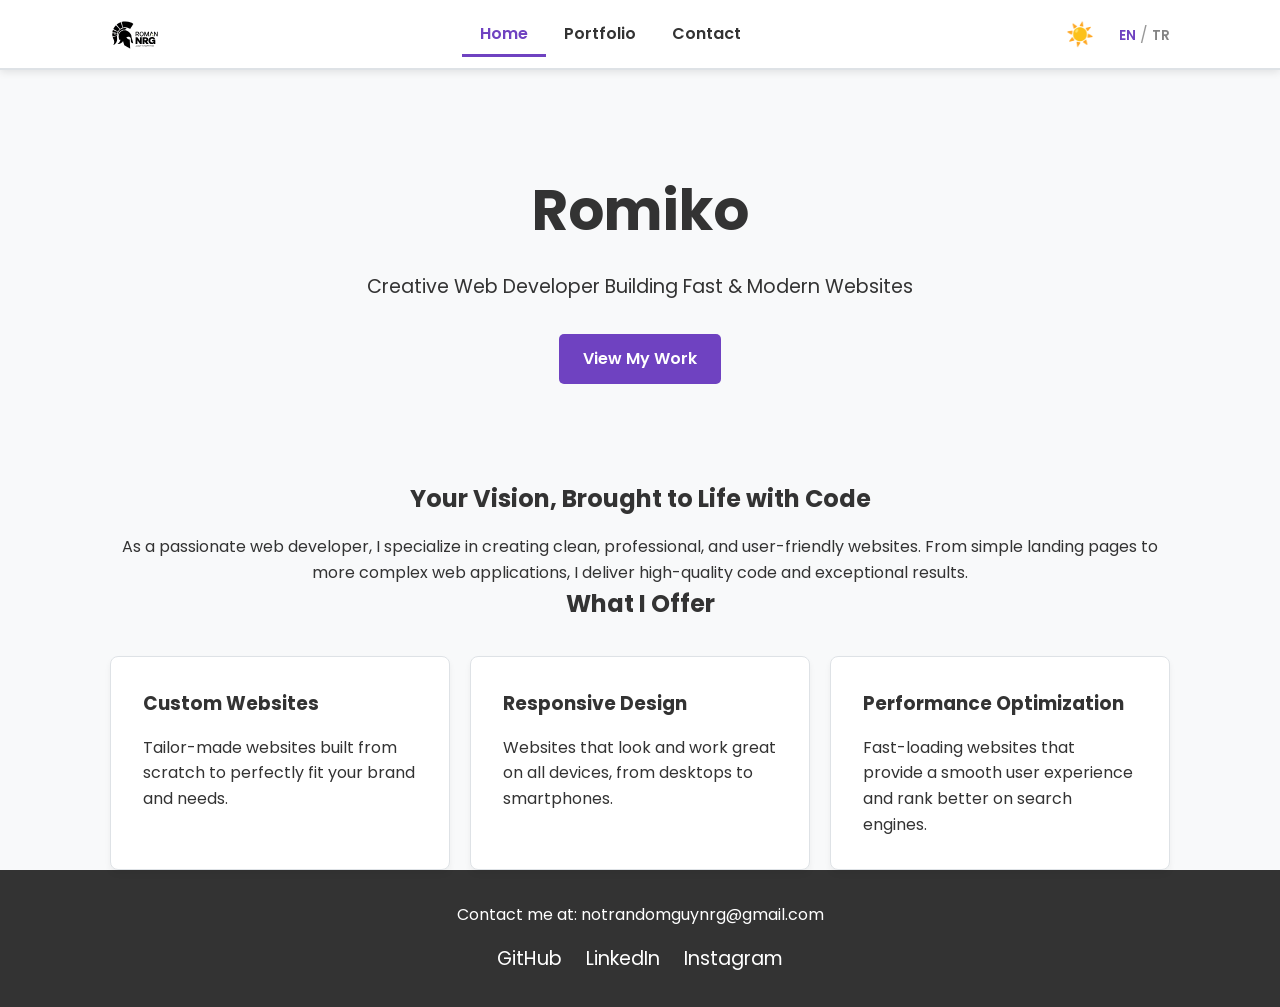
==== index.html @ 0e0eda40 "portfolio update" ====
<!DOCTYPE html>
<html lang="en">
<head>
    <meta charset="UTF-8">
    <meta name="viewport" content="width=device-width, initial-scale=1.0">
    <meta name="description" content="Romiko - Freelance Web Developer portfolio.">
    <title>Romiko - Web Developer</title>
    <link rel="preconnect" href="https://fonts.googleapis.com">
    <link rel="preconnect" href="https://fonts.gstatic.com" crossorigin>
    <link href="https://fonts.googleapis.com/css2?family=Poppins:wght@400;600;700&display=swap" rel="stylesheet">
    <link rel="stylesheet" href="css/styles.css">
    <link rel="icon" href="images/favicon.ico" type="image/x-icon">
</head>
<body>

    <header class="header">
        <div class="container">
            <nav class="main-nav">
                <a href="index.html" class="logo-link">
                    <img src="images/transparent-logo.svg" alt="Roman NRG Logo" class="logo-img">
                </a>
                <ul class="nav-menu">
                    <li><a href="index.html" class="active" data-lang-en="Home" data-lang-tr="Ana Sayfa">Home</a></li>
                    <li><a href="portfolio.html" data-lang-en="Portfolio" data-lang-tr="Portfolyo">Portfolio</a></li>
                    <li><a href="about.html" data-lang-en="Contact" data-lang-tr="İletişim">Contact</a></li>
                </ul>
                <div class="settings-controls">
                    <button id="theme-toggle" class="theme-toggle-btn" title="Toggle dark mode">
                        <span class="light-icon">☀️</span>
                        <span class="dark-icon">🌙</span>
                    </button>
                    <div class="language-switcher">
                        <button data-lang-switch="en" class="lang-btn active">EN</button>
                        <span class="lang-separator">/</span>
                        <button data-lang-switch="tr" class="lang-btn">TR</button>
                    </div>
                </div>
            </nav>
        </div>
    </header>

    <main>
        <!-- Hero Section -->
        <section class="hero">
            <div class="container">
                <h1 data-lang-en="Romiko" data-lang-tr="Romiko">Romiko</h1>
                <p class="tagline" data-lang-en="Creative Web Developer Building Fast & Modern Websites" data-lang-tr="Hızlı ve Modern Web Siteleri Oluşturan Yaratıcı Web Geliştirici">Creative Web Developer Building Fast & Modern Websites</p>
                <a href="portfolio.html" class="cta-button" data-lang-en="View My Work" data-lang-tr="Çalışmalarımı Gör">View My Work</a>
            </div>
        </section>

        <!-- Intro Section -->
        <section class="intro container">
            <h2 data-lang-en="Your Vision, Brought to Life with Code" data-lang-tr="Hayaliniz, Kodla Hayat Buluyor">Your Vision, Brought to Life with Code</h2>
            <p data-lang-en="As a passionate web developer, I specialize in creating clean, professional, and user-friendly websites. From simple landing pages to more complex web applications, I deliver high-quality code and exceptional results." data-lang-tr="Tutkulu bir web geliştirici olarak, temiz, profesyonel ve kullanıcı dostu web siteleri oluşturma konusunda uzmanım. Basit açılış sayfalarından daha karmaşık web uygulamalarına kadar, yüksek kaliteli kod ve olağanüstü sonuçlar sunuyorum.">
                As a passionate web developer, I specialize in creating clean, professional, and user-friendly websites. From simple landing pages to more complex web applications, I deliver high-quality code and exceptional results.
            </p>
        </section>

        <!-- Services Section -->
        <section class="services container">
            <h2 data-lang-en="What I Offer" data-lang-tr="Ne Sunuyorum">What I Offer</h2>
            <div class="service-cards">
                <!-- Service Card 1 -->
                <div class="card">
                    <h3 data-lang-en="Custom Websites" data-lang-tr="Özel Web Siteleri">Custom Websites</h3>
                    <p data-lang-en="Tailor-made websites built from scratch to perfectly fit your brand and needs." data-lang-tr="Markanıza ve ihtiyaçlarınıza mükemmel şekilde uyması için sıfırdan oluşturulmuş özel web siteleri."></p>
                </div>
                <!-- Service Card 2 -->
                <div class="card">
                    <h3 data-lang-en="Responsive Design" data-lang-tr="Duyarlı Tasarım">Responsive Design</h3>
                    <p data-lang-en="Websites that look and work great on all devices, from desktops to smartphones." data-lang-tr="Masaüstü bilgisayarlardan akıllı telefonlara kadar tüm cihazlarda harika görünen ve çalışan web siteleri."></p>
                </div>
                <!-- Service Card 3 -->
                <div class="card">
                    <h3 data-lang-en="Performance Optimization" data-lang-tr="Performans Optimizasyonu">Performance Optimization</h3>
                    <p data-lang-en="Fast-loading websites that provide a smooth user experience and rank better on search engines." data-lang-tr="Pürüzsüz bir kullanıcı deneyimi sağlayan ve arama motorlarında daha iyi sıralanan hızlı yüklenen web siteleri."></p>
                </div>
            </div>
        </section>
    </main>

    <footer class="footer">
        <div class="container">
            <p><span data-lang-en="Contact me at: " data-lang-tr="Bana ulaşın: ">Contact me at: </span><a href="mailto:notrandomguynrg@gmail.com">notrandomguynrg@gmail.com</a></p>
            <div class="social-links">
                <a href="https://github.com/romka-hue" target="_blank">GitHub</a>
                <a href="https://www.linkedin.com/in/%E1%83%A1%E1%83%90%E1%83%AE%E1%83%94%E1%83%9A%E1%83%98-%E1%83%A3%E1%83%AA%E1%83%9C%E1%83%9D%E1%83%91%E1%83%98%E1%83%90-b69b1a35b/" target="_blank">LinkedIn</a>
                <a href="https://www.instagram.com/by_roman_nrg/" target="_blank">Instagram</a>
            </div>
        </div>
    </footer>

    <script src="js/main.js"></script>
</body>
</html>
---- css/styles.css ----
/* 
    Main Stylesheet for Romiko's Portfolio
    ---
    - Variables
    - Global Styles
    - Header & Navigation
    - Settings Controls (Dark Mode/Language)
    - Footer
    - Home Page
    - Portfolio Page
    - Payment Page
    - About Page
    - Responsive Design
*/

/* --- Variables --- */
:root {
    /* Light Mode (Default) */
    --bg-color: #f8f9fa;
    --text-color: #333;
    --accent-color: #6f42c1;
    --accent-hover-color: #5a359a;
    --card-bg: #ffffff;
    --border-color: #dee2e6;
    --header-bg: #ffffff;
    --link-color: var(--accent-color);

    /* Dark Mode */
    --dark-bg-color: #1a1a1a;
    --dark-text-color: #f1f1f1;
    --dark-card-bg: #2c2c2c;
    --dark-border-color: #444;
    --dark-header-bg: #252525;
    --dark-accent-color: #9b6dff;
    --dark-accent-hover-color: #8658e6;

    --primary-font: 'Poppins', sans-serif;
    --header-height: 70px;
}

/* --- Global Styles --- */
* {
    box-sizing: border-box;
    margin: 0;
    padding: 0;
}

html {
    scroll-behavior: smooth;
}

body {
    font-family: var(--primary-font);
    line-height: 1.6;
    background-color: var(--bg-color);
    color: var(--text-color);
    transition: background-color 0.3s, color 0.3s;
}

/* Dark Mode Styles */
body.dark-mode {
    --bg-color: var(--dark-bg-color);
    --text-color: var(--dark-text-color);
    --card-bg: var(--dark-card-bg);
    --border-color: var(--dark-border-color);
    --header-bg: var(--dark-header-bg);
    --accent-color: var(--dark-accent-color);
    --accent-hover-color: var(--dark-accent-hover-color);
}

.container {
    max-width: 1100px;
    margin: 0 auto;
    padding: 0 20px;
}

a {
    color: var(--accent-color);
    text-decoration: none;
}

a:hover {
    text-decoration: underline;
}

h1, h2, h3 {
    margin-bottom: 1rem;
}

section {
    padding: 4rem 0;
}

/* --- Header & Navigation --- */
.header {
    
    background-color: var(--header-bg);
    border-bottom: 2px solid var(--border-color);
    height: var(--header-height);
    position: fixed;
    top: 0;
    left: 0;
    width: 100%;
    z-index: 1000;
    transition: background-color 0.3s, border-color 0.3s;
    box-shadow: 0 2px 8px rgba(0,0,0,0.1);
}

body {
    padding-top: var(--header-height);
}

.main-nav {
    display: flex;
    justify-content: space-between;
    align-items: center;
    height: 70px;
    flex-wrap: nowrap;
    width: 100%;
    align-items: center;
}

.logo-link {
    display: flex;
    align-items: center;
    flex-shrink: 0;
}

.logo-img {
    height: 50px;
    width: auto;
    max-width: 100%;
    transition: transform 0.3s ease-in-out;
}

.logo-img:hover {
    transform: scale(1.05);
}

.nav-menu {
    list-style: none;
    display: flex;
    gap: 0;
    flex: 1;
    justify-content: center;
}

.nav-menu li {
    margin: 0;
}

.nav-menu li a {
    padding: 8px 18px;
    font-weight: 600;
    transition: all 0.3s ease;
    color: var(--text-color);
    display: block;
    border-bottom: 3px solid transparent;
}

.nav-menu li a.active,
.nav-menu li a:hover {
    color: var(--accent-color);
    border-bottom-color: var(--accent-color);
    text-decoration: none;
}

/* --- Settings Controls (Dark Mode/Language) --- */
.settings-controls {
    display: flex;
    align-items: center;
    gap: 20px;
    flex-shrink: 0;
    margin-left: auto;
}

.theme-toggle-btn {
    background: none;
    border: none;
    cursor: pointer;
    font-size: 1.4rem;
    padding: 5px;
    line-height: 1;
}

.dark-icon { display: none; }
.light-icon { display: block; }
body.dark-mode .dark-icon { display: block; }
body.dark-mode .light-icon { display: none; }
body.dark-mode .theme-toggle-btn { color: var(--dark-text-color); }


.language-switcher .lang-btn {
    background: none;
    border: none;
    cursor: pointer;
    font-weight: 600;
    font-family: var(--primary-font);
    color: var(--text-color);
    opacity: 0.6;
}

.language-switcher .lang-btn.active {
    opacity: 1;
    color: var(--accent-color);
}

.language-switcher .lang-separator {
    color: var(--text-color);
    opacity: 0.5;
}

/* --- Footer --- */
.footer {
    background-color: #333;
    color: #fff;
    text-align: center;
    padding: 2rem 0;
}
body.dark-mode .footer { background-color: #111; }
.footer a { color: #fff; }

.footer .social-links { margin-top: 1rem; }
.footer .social-links a { margin: 0 10px; font-size: 1.2rem; }

/* --- CTA Button --- */
.cta-button {
    display: inline-block;
    background-color: var(--accent-color);
    color: #fff;
    padding: 12px 24px;
    border-radius: 5px;
    font-weight: 600;
    text-decoration: none;
    transition: background-color 0.3s;
}

.cta-button:hover {
    background-color: var(--accent-hover-color);
    color: #fff;
    text-decoration: none;
}

/* --- Cards --- */
.card {
    background-color: var(--card-bg);
    border: 1px solid var(--border-color);
    border-radius: 8px;
    padding: 2rem;
    box-shadow: 0 4px 6px rgba(0,0,0,0.05);
    transition: background-color 0.3s, border-color 0.3s;
}

/* --- Home Page --- */
.hero { text-align: center; padding: 6rem 0; }
.hero h1 { font-size: 3.5rem; }
.hero .tagline { font-size: 1.2rem; margin-bottom: 2rem; }
.intro, .services { text-align: center; }

.service-cards {
    display: grid;
    grid-template-columns: repeat(auto-fit, minmax(280px, 1fr));
    gap: 20px;
    margin-top: 2rem;
    text-align: left;
}

/* --- Portfolio Page --- */
.portfolio-page h2 { text-align: center; }
.portfolio-page > p { text-align: center; margin-bottom: 3rem; }

.portfolio-grid {
    display: grid;
    grid-template-columns: repeat(auto-fit, minmax(320px, 1fr));
    gap: 2rem;
}

.portfolio-item {
    background-color: var(--card-bg);
    border-radius: 8px;
    overflow: hidden;
    box-shadow: 0 4px 8px rgba(0,0,0,0.1);
    transition: transform 0.3s, box-shadow 0.3s, background-color 0.3s;
}
body.dark-mode .portfolio-item { box-shadow: 0 4px 8px rgba(0,0,0,0.3); }

.portfolio-item:hover {
    transform: translateY(-5px);
    box-shadow: 0 8px 16px rgba(0,0,0,0.15);
}
body.dark-mode .portfolio-item:hover { box-shadow: 0 8px 16px rgba(0,0,0,0.4); }

.portfolio-item img { width: 100%; display: block; }
.portfolio-info { padding: 1.5rem; }
.project-link { display: inline-block; margin-top: 1rem; font-weight: 600; }
.cta-section { text-align: center; margin-top: 4rem; }

/* --- Payment Page --- */
.payment-page { max-width: 800px; margin: 0 auto; text-align: center; }

.pricing-info {
    display: grid;
    grid-template-columns: repeat(auto-fit, minmax(280px, 1fr));
    gap: 2rem;
    margin: 3rem 0;
}

.pricing-card {
    background-color: var(--card-bg);
    border: 2px solid var(--border-color);
    border-radius: 10px;
    padding: 2rem;
    text-align: left;
    transition: all 0.3s ease;
    box-shadow: 0 4px 6px rgba(0,0,0,0.05);
}

.pricing-card:hover {
    border-color: var(--accent-color);
    transform: translateY(-5px);
    box-shadow: 0 8px 15px rgba(0,0,0,0.1);
}

body.dark-mode .pricing-card:hover {
    box-shadow: 0 8px 15px rgba(0,0,0,0.3);
}

.pricing-card h3 {
    color: var(--accent-color);
    margin-bottom: 1rem;
}

.pricing-card .price {
    font-size: 1.8rem;
    font-weight: 700;
    color: var(--accent-color);
    margin-bottom: 1rem;
}

.pricing-card ul {
    list-style: none;
    padding: 0;
}

.pricing-card li {
    padding: 0.5rem 0;
    border-bottom: 1px solid var(--border-color);
    color: var(--text-color);
}

.pricing-card li:last-child {
    border-bottom: none;
}

.payment-instructions {
    text-align: left;
    margin: 2rem 0;
    background: var(--card-bg);
    padding: 2rem;
    border-radius: 8px;
    border: 1px solid var(--border-color);
    transition: background-color 0.3s, border-color 0.3s;
}
.payment-instructions ul { list-style-position: inside; margin-top: 1rem; }
.pay-now-container { margin: 3rem 0; }
.pay-now-button { font-size: 1.5rem; padding: 15px 30px; }

/* --- About Page --- */
.about-content { display: flex; align-items: flex-start; gap: 2rem; }
.profile-photo {
    border-radius: 50%;
    max-width: 200px;
    border: 5px solid var(--card-bg);
    box-shadow: 0 4px 10px rgba(0,0,0,0.1);
    transition: border-color 0.3s;
}
.bio { flex: 1; }
.contact-section { margin-top: 4rem; }
.contact-info p { margin-bottom: 1rem; }
.social-links-about a { margin-right: 15px; font-size: 1.2rem; font-weight: 600; }

/* --- Animations --- */
@keyframes fadeIn {
    from { opacity: 0; }
    to { opacity: 1; }
}

@keyframes fadeInUp {
    from {
        opacity: 0;
        transform: translateY(30px);
    }
    to {
        opacity: 1;
        transform: translateY(0);
    }
}

/* Apply page transition */
main {
    animation: fadeIn 0.6s ease-in-out;
}

/* Animate cards and portfolio items */
.card, .portfolio-item {
    animation: fadeInUp 0.5s ease-out forwards;
    opacity: 0; /* Start hidden */
}

/* Stagger the animation for multiple items */
.service-cards .card:nth-child(1) { animation-delay: 0.1s; }
.service-cards .card:nth-child(2) { animation-delay: 0.2s; }
.service-cards .card:nth-child(3) { animation-delay: 0.3s; }

.portfolio-grid .portfolio-item:nth-child(1) { animation-delay: 0.1s; }
.portfolio-grid .portfolio-item:nth-child(2) { animation-delay: 0.2s; }
.portfolio-grid .portfolio-item:nth-child(3) { animation-delay: 0.3s; }


/* --- Responsive Design --- */
@media (max-width: 1024px) {
    .container {
        padding: 0 15px;
    }
    
    .hero h1 {
        font-size: 2.8rem;
    }
    
    .hero .tagline {
        font-size: 1.1rem;
    }
    
    section {
        padding: 3rem 0;
    }
    
    .portfolio-grid {
        grid-template-columns: repeat(2, 1fr);
    }
}

@media (max-width: 768px) {
    :root {
        --header-height: 60px;
    }
    
    .container {
        padding: 0 15px;
    }
    
    .header {
        height: auto;
        padding: 8px 10px;
    }
    
    body {
        padding-top: 135px;
    }
    
    .main-nav {
        flex-wrap: wrap;
        padding: 5px 0;
        gap: 8px;
        justify-content: flex-start;
    }
    
    .logo-link {
        width: auto;
        justify-content: flex-start;
        order: 1;
        flex-shrink: 0;
    }
    
    .logo-img {
        height: 40px;
    }
    
    .nav-menu {
        width: calc(100% - 100px);
        order: 2;
        justify-content: center;
        gap: 0;
        flex-wrap: wrap;
        flex-grow: 1;
    }
    
    .nav-menu li a {
        padding: 8px 12px;
        font-size: 0.95rem;
    }
    
    .settings-controls {
        order: 3;
        width: auto;
        justify-content: flex-end;
        gap: 12px;
        padding: 8px 0;
        flex-shrink: 0;
        margin-left: auto;
    }
    
    .theme-toggle-btn {
        font-size: 1.2rem;
    }
    
    .language-switcher .lang-btn {
        font-size: 0.9rem;
    }
    
    /* Home Page */
    .hero {
        padding: 3rem 0;
    }
    
    .hero h1 {
        font-size: 2.2rem;
    }
    
    .hero .tagline {
        font-size: 1rem;
        margin-bottom: 1.5rem;
    }
    
    .cta-button {
        padding: 10px 20px;
        font-size: 0.95rem;
    }
    
    .intro, .services {
        padding: 2rem 0;
    }
    
    .intro h2, .services h2 {
        font-size: 1.8rem;
    }
    
    .intro p, .services p {
        font-size: 0.95rem;
    }
    
    .service-cards {
        grid-template-columns: 1fr;
        gap: 15px;
    }
    
    .card {
        padding: 1.5rem;
    }
    
    .card h3 {
        font-size: 1.2rem;
    }
    
    /* Portfolio Page */
    .portfolio-page h2 {
        font-size: 1.8rem;
    }
    
    .portfolio-grid {
        grid-template-columns: 1fr;
        gap: 1.5rem;
    }
    
    .portfolio-item {
        border-radius: 6px;
    }
    
    .portfolio-info {
        padding: 1.2rem;
    }
    
    .portfolio-info h3 {
        font-size: 1.2rem;
    }
    
    .portfolio-info p {
        font-size: 0.9rem;
    }
    
    .project-link {
        font-size: 0.9rem;
    }
    
    .cta-section {
        margin-top: 2.5rem;
    }
    
    /* Pricing Page */
    .payment-page h2 {
        font-size: 1.8rem;
    }
    
    .pricing-info {
        grid-template-columns: 1fr;
        gap: 1.5rem;
        margin: 2rem 0;
    }
    
    .pricing-card {
        padding: 1.5rem;
        border-radius: 8px;
    }
    
    .pricing-card h3 {
        font-size: 1.1rem;
    }
    
    .pricing-card .price {
        font-size: 1.5rem;
    }
    
    .pricing-card li {
        font-size: 0.9rem;
    }
    
    .payment-instructions {
        padding: 1.5rem;
    }
    
    .payment-instructions h3 {
        font-size: 1.2rem;
    }
    
    /* About Page */
    .about-content {
        flex-direction: column;
        align-items: center;
        text-align: center;
        gap: 1.5rem;
    }
    
    .profile-photo {
        max-width: 150px;
        border-width: 4px;
        margin-bottom: 0;
    }
    
    .about-content h3 {
        font-size: 1.3rem;
    }
    
    .about-content p {
        font-size: 0.95rem;
    }
    
    .bio {
        flex: 1;
        width: 100%;
    }
    
    .contact-section {
        margin-top: 2.5rem;
    }
    
    .contact-section h2 {
        font-size: 1.5rem;
    }
    
    .contact-section p {
        font-size: 0.95rem;
    }
    
    .social-links-about {
        display: flex;
        justify-content: center;
        flex-wrap: wrap;
        gap: 10px;
    }
    
    .social-links-about a {
        margin-right: 5px;
        font-size: 1rem;
    }
    
    /* Footer */
    .footer {
        padding: 1.5rem 0;
    }
    
    .footer p {
        font-size: 0.9rem;
    }
    
    .footer .social-links {
        margin-top: 0.8rem;
    }
    
    .footer .social-links a {
        margin: 0 8px;
        font-size: 1rem;
    }
    
    section {
        padding: 2.5rem 0;
    }
}

@media (max-width: 480px) {
    :root {
        --header-height: 55px;
    }
    
    body {
        padding-top: 130px;
    }
    
    .container {
        padding: 0 10px;
    }
    
    .header {
        padding: 6px 8px;
    }
    
    .main-nav {
        flex-wrap: nowrap;
        padding: 6px 0;
        gap: 6px;
        justify-content: flex-start;
    }
    
    .logo-link {
        width: auto;
        justify-content: flex-start;
        order: 1;
        flex-shrink: 0;
    }
    
    .logo-img {
        height: 35px;
    }
    
    .nav-menu {
        width: auto;
        order: 2;
        flex-grow: 1;
        min-width: 100px;
    }
    
    .nav-menu li a {
        padding: 6px 8px;
        font-size: 0.85rem;
        border-bottom: 2px solid transparent;
    }
    
    .nav-menu li a.active,
    .nav-menu li a:hover {
        border-bottom-color: var(--accent-color);
    }
    
    .settings-controls {
        order: 3;
        width: auto;
        justify-content: flex-end;
        gap: 10px;
        padding: 6px 0;
        flex-shrink: 0;
        margin-left: auto;
    }
    
    .theme-toggle-btn {
        font-size: 1.1rem;
        padding: 3px;
    }
    
    .language-switcher .lang-btn {
        font-size: 0.8rem;
    }
    
    .language-switcher .lang-separator {
        margin: 0 3px;
    }
    
    /* Home Page */
    .hero {
        padding: 2rem 0;
    }
    
    .hero h1 {
        font-size: 1.8rem;
    }
    
    .hero .tagline {
        font-size: 0.9rem;
        margin-bottom: 1rem;
    }
    
    .cta-button {
        padding: 8px 16px;
        font-size: 0.85rem;
        border-radius: 4px;
    }
    
    .intro {
        padding: 1.5rem 0;
    }
    
    .intro h2 {
        font-size: 1.4rem;
    }
    
    .intro p {
        font-size: 0.9rem;
        line-height: 1.5;
    }
    
    .services {
        padding: 1.5rem 0;
    }
    
    .services h2 {
        font-size: 1.4rem;
    }
    
    .services p {
        font-size: 0.9rem;
    }
    
    .service-cards {
        grid-template-columns: 1fr;
        gap: 12px;
    }
    
    .card {
        padding: 1.2rem;
        border-radius: 6px;
        box-shadow: 0 2px 4px rgba(0,0,0,0.05);
    }
    
    .card h3 {
        font-size: 1.1rem;
        margin-bottom: 0.8rem;
    }
    
    .card p {
        font-size: 0.85rem;
    }
    
    /* Portfolio Page */
    .portfolio-page h2 {
        font-size: 1.4rem;
    }
    
    .portfolio-page > p {
        font-size: 0.9rem;
        margin-bottom: 1.5rem;
    }
    
    .portfolio-grid {
        grid-template-columns: 1fr;
        gap: 1.2rem;
    }
    
    .portfolio-item {
        border-radius: 6px;
        box-shadow: 0 2px 6px rgba(0,0,0,0.08);
    }
    
    .portfolio-info {
        padding: 1rem;
    }
    
    .portfolio-info h3 {
        font-size: 1rem;
        margin-bottom: 0.5rem;
    }
    
    .portfolio-info p {
        font-size: 0.8rem;
        line-height: 1.4;
        margin-bottom: 0.8rem;
    }
    
    .project-link {
        font-size: 0.8rem;
        padding: 6px 12px;
    }
    
    .cta-section {
        margin-top: 1.5rem;
    }
    
    .cta-section h2 {
        font-size: 1.3rem;
        margin-bottom: 1rem;
    }
    
    /* Pricing Page */
    .payment-page {
        max-width: 100%;
    }
    
    .payment-page h2 {
        font-size: 1.4rem;
    }
    
    .payment-page > p {
        font-size: 0.9rem;
        margin-bottom: 1.5rem;
    }
    
    .pricing-info {
        grid-template-columns: 1fr;
        gap: 1.2rem;
        margin: 1.5rem 0;
    }
    
    .pricing-card {
        padding: 1.2rem;
        border-radius: 6px;
        border: 1.5px solid var(--border-color);
    }
    
    .pricing-card h3 {
        font-size: 1rem;
        margin-bottom: 0.8rem;
    }
    
    .pricing-card .price {
        font-size: 1.3rem;
        margin-bottom: 0.8rem;
    }
    
    .pricing-card ul {
        list-style: none;
    }
    
    .pricing-card li {
        padding: 0.4rem 0;
        font-size: 0.8rem;
        border-bottom: 1px solid var(--border-color);
    }
    
    .pricing-card li:last-child {
        border-bottom: none;
    }
    
    .payment-instructions {
        padding: 1.2rem;
        margin: 1.5rem 0;
        border-radius: 6px;
    }
    
    .payment-instructions h3 {
        font-size: 1.1rem;
        margin-bottom: 0.8rem;
    }
    
    .payment-instructions p {
        font-size: 0.85rem;
        margin-bottom: 0.8rem;
    }
    
    .payment-instructions ul {
        list-style-position: inside;
        margin-top: 0.8rem;
    }
    
    .payment-instructions li {
        font-size: 0.8rem;
        margin-bottom: 0.5rem;
    }
    
    .contact-reminder {
        margin-top: 1.5rem;
    }
    
    .contact-reminder p {
        font-size: 0.85rem;
    }
    
    /* About Page */
    .about-section {
        padding: 1.5rem 0;
    }
    
    .about-section h2 {
        font-size: 1.4rem;
        margin-bottom: 1.5rem;
    }
    
    .about-content {
        flex-direction: column;
        align-items: center;
        text-align: center;
        gap: 1.2rem;
    }
    
    .profile-photo {
        max-width: 120px;
        min-width: 120px;
        border-width: 3px;
    }
    
    .bio {
        width: 100%;
    }
    
    .bio h3 {
        font-size: 1.2rem;
        margin-bottom: 0.8rem;
    }
    
    .bio p {
        font-size: 0.8rem;
        line-height: 1.5;
        margin-bottom: 0.8rem;
    }
    
    .contact-section {
        margin-top: 1.5rem;
        padding: 1.5rem 0;
    }
    
    .contact-section h2 {
        font-size: 1.3rem;
        margin-bottom: 1rem;
    }
    
    .contact-section p {
        font-size: 0.85rem;
        margin-bottom: 1rem;
    }
    
    .contact-info {
        display: flex;
        flex-direction: column;
        gap: 1rem;
    }
    
    .contact-info p {
        font-size: 0.85rem;
    }
    
    .contact-info a {
        word-break: break-all;
    }
    
    .social-links-about {
        display: flex;
        justify-content: center;
        flex-wrap: wrap;
        gap: 8px;
        margin-top: 0.8rem;
    }
    
    .social-links-about a {
        margin-right: 0;
        font-size: 0.9rem;
        padding: 6px 10px;
    }
    
    /* Footer */
    .footer {
        padding: 1.2rem 0;
    }
    
    .footer p {
        font-size: 0.8rem;
        margin-bottom: 0.5rem;
    }
    
    .footer a {
        font-size: 0.8rem;
    }
    
    .footer .social-links {
        margin-top: 0.6rem;
    }
    
    .footer .social-links a {
        margin: 0 6px;
        font-size: 0.85rem;
    }
    
    section {
        padding: 1.5rem 0;
    }
    
    h1, h2, h3 {
        margin-bottom: 0.8rem;
    }
}

@media (max-width: 320px) {
    body {
        padding-top: 125px;
    }
    
    .header {
        padding: 5px 5px;
    }
    
    .main-nav {
        padding: 4px 0;
        gap: 4px;
    }
    
    .logo-img {
        height: 32px;
    }
    
    .nav-menu li a {
        padding: 5px 6px;
        font-size: 0.75rem;
    }
    
    .settings-controls {
        gap: 8px;
        padding: 4px 0;
    }
    
    .theme-toggle-btn {
        font-size: 1rem;
        padding: 2px;
    }
    
    .language-switcher .lang-btn {
        font-size: 0.7rem;
    }
    
    .language-switcher .lang-separator {
        margin: 0 2px;
    }
    
    .hero h1 {
        font-size: 1.5rem;
    }
    
    .hero .tagline {
        font-size: 0.8rem;
    }
    
    .cta-button {
        padding: 6px 12px;
        font-size: 0.75rem;
    }
    
    .card {
        padding: 1rem;
    }
    
    .card h3 {
        font-size: 1rem;
    }
    
    .card p {
        font-size: 0.75rem;
    }
    
    .pricing-card h3 {
        font-size: 0.95rem;
    }
    
    .pricing-card .price {
        font-size: 1.1rem;
    }
    
    .profile-photo {
        max-width: 100px;
        min-width: 100px;
    }
}
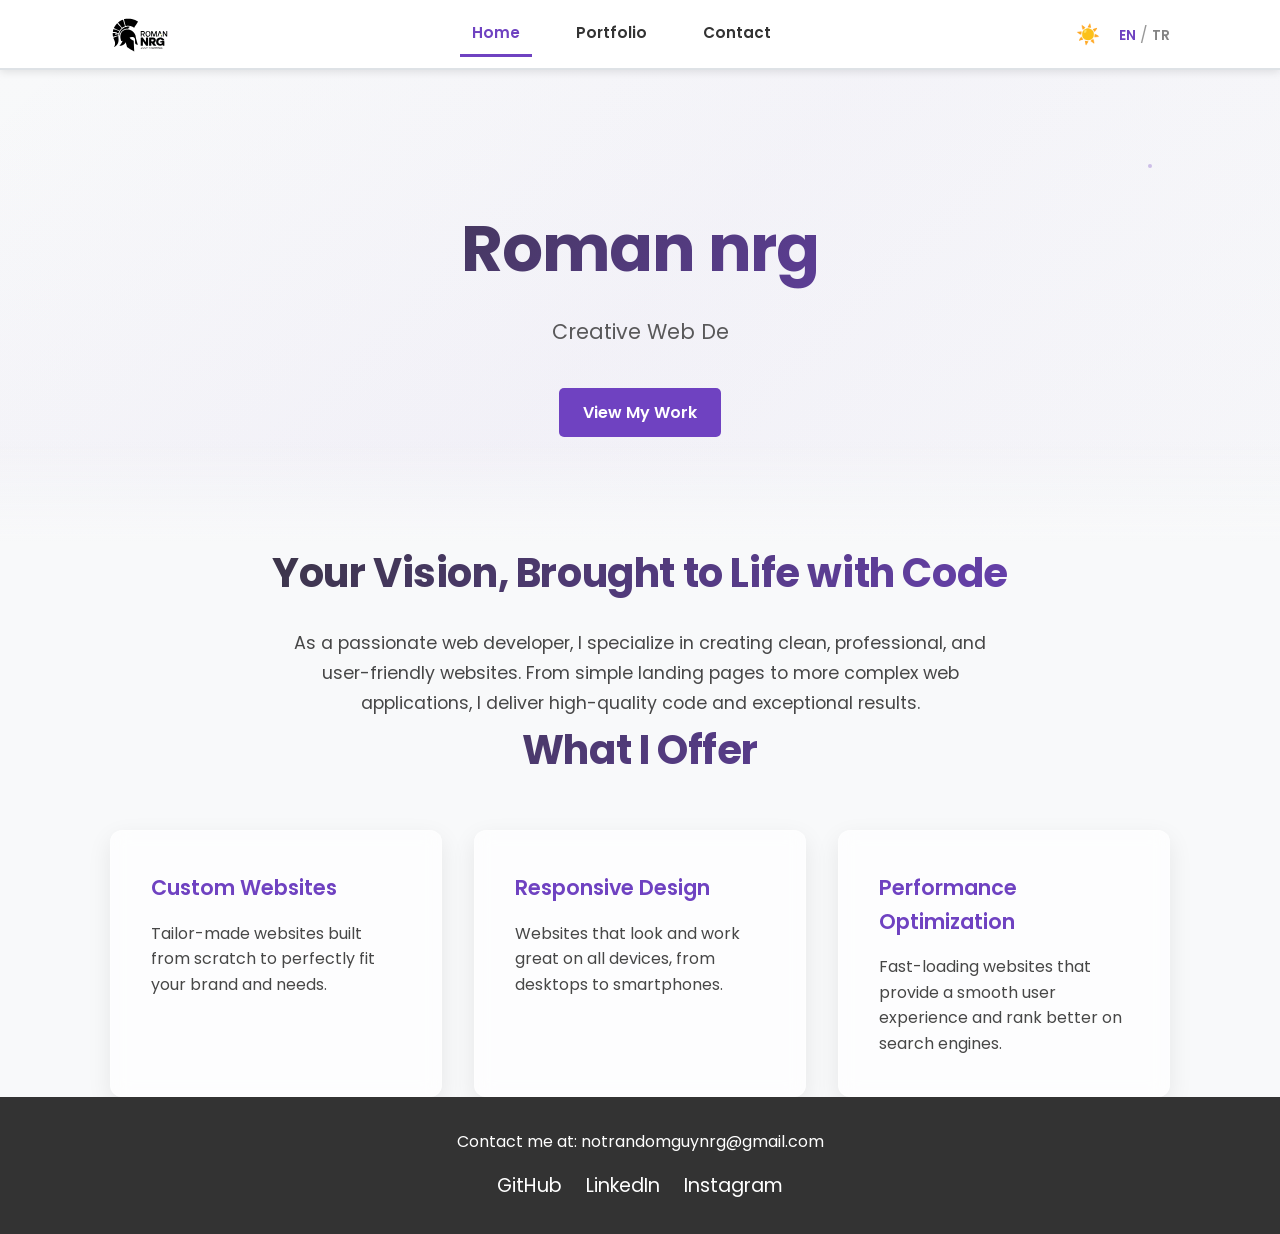
==== commit a24af5d7: "updating websiteİ" ====
--- a/index.html
+++ b/index.html
@@ -5,11 +5,15 @@
     <meta name="viewport" content="width=device-width, initial-scale=1.0">
     <meta name="description" content="Romiko - Freelance Web Developer portfolio.">
     <title>Romiko - Web Developer</title>
+    <link rel="icon" type="image/png" href="images/favicon-96x96.png" sizes="96x96" />
+    <link rel="icon" type="image/svg+xml" href="images/favicon.svg" />
+    <link rel="shortcut icon" href="images/favicon.ico" />
+    <link rel="apple-touch-icon" sizes="180x180" href="images/apple-touch-icon.png" />
+    <link rel="manifest" href="images/site.webmanifest" />
     <link rel="preconnect" href="https://fonts.googleapis.com">
     <link rel="preconnect" href="https://fonts.gstatic.com" crossorigin>
     <link href="https://fonts.googleapis.com/css2?family=Poppins:wght@400;600;700&display=swap" rel="stylesheet">
     <link rel="stylesheet" href="css/styles.css">
-    <link rel="icon" href="images/favicon.ico" type="image/x-icon">
 </head>
 <body>
 
@@ -42,8 +46,9 @@
     <main>
         <!-- Hero Section -->
         <section class="hero">
+            <div class="floating-particle"></div>
             <div class="container">
-                <h1 data-lang-en="Romiko" data-lang-tr="Romiko">Romiko</h1>
+                <h1 data-lang-en="Roman nrg" data-lang-tr="Roman nrg">Roman nrg</h1>
                 <p class="tagline" data-lang-en="Creative Web Developer Building Fast & Modern Websites" data-lang-tr="Hızlı ve Modern Web Siteleri Oluşturan Yaratıcı Web Geliştirici">Creative Web Developer Building Fast & Modern Websites</p>
                 <a href="portfolio.html" class="cta-button" data-lang-en="View My Work" data-lang-tr="Çalışmalarımı Gör">View My Work</a>
             </div>
@@ -57,7 +62,7 @@
             </p>
         </section>
 
-        <!-- Services Section -->
+        <!-- Services Section here i mean here man-->
         <section class="services container">
             <h2 data-lang-en="What I Offer" data-lang-tr="Ne Sunuyorum">What I Offer</h2>
             <div class="service-cards">
--- a/css/styles.css
+++ b/css/styles.css
@@ -1,17 +1,4 @@
-/* 
-    Main Stylesheet for Romiko's Portfolio
-    ---
-    - Variables
-    - Global Styles
-    - Header & Navigation
-    - Settings Controls (Dark Mode/Language)
-    - Footer
-    - Home Page
-    - Portfolio Page
-    - Payment Page
-    - About Page
-    - Responsive Design
-*/
+
 
 /* --- Variables --- */
 :root {
@@ -127,7 +114,7 @@
 }
 
 .logo-img {
-    height: 50px;
+    height: 60px;
     width: auto;
     max-width: 100%;
     transition: transform 0.3s ease-in-out;
@@ -140,7 +127,7 @@
 .nav-menu {
     list-style: none;
     display: flex;
-    gap: 0;
+    gap: 2rem;
     flex: 1;
     justify-content: center;
 }
@@ -150,12 +137,13 @@
 }
 
 .nav-menu li a {
-    padding: 8px 18px;
+    padding: 8px 12px;
     font-weight: 600;
     transition: all 0.3s ease;
     color: var(--text-color);
     display: block;
     border-bottom: 3px solid transparent;
+    font-size: 0.95rem;
 }
 
 .nav-menu li a.active,
@@ -169,7 +157,7 @@
 .settings-controls {
     display: flex;
     align-items: center;
-    gap: 20px;
+    gap: 15px;
     flex-shrink: 0;
     margin-left: auto;
 }
@@ -178,8 +166,8 @@
     background: none;
     border: none;
     cursor: pointer;
-    font-size: 1.4rem;
-    padding: 5px;
+    font-size: 1.2rem;
+    padding: 4px;
     line-height: 1;
 }
 
@@ -198,6 +186,7 @@
     font-family: var(--primary-font);
     color: var(--text-color);
     opacity: 0.6;
+    font-size: 0.85rem;
 }
 
 .language-switcher .lang-btn.active {
@@ -243,26 +232,260 @@
 
 /* --- Cards --- */
 .card {
-    background-color: var(--card-bg);
-    border: 1px solid var(--border-color);
-    border-radius: 8px;
-    padding: 2rem;
-    box-shadow: 0 4px 6px rgba(0,0,0,0.05);
-    transition: background-color 0.3s, border-color 0.3s;
+    background-color: rgba(255, 255, 255, 0.7);
+    backdrop-filter: blur(10px);
+    border: 1px solid rgba(255, 255, 255, 0.2);
+    border-radius: 12px;
+    padding: 2.5rem;
+    box-shadow: 0 8px 25px rgba(0,0,0,0.08);
+    transition: all 0.4s ease;
+    position: relative;
+    overflow: hidden;
+}
+
+body.dark-mode .card {
+    background-color: rgba(44, 44, 44, 0.7);
+    border: 1px solid rgba(255, 255, 255, 0.1);
+}
+
+.card::before {
+    content: '';
+    position: absolute;
+    top: 0;
+    left: -100%;
+    width: 100%;
+    height: 100%;
+    background: linear-gradient(90deg, transparent, rgba(111, 66, 193, 0.05), transparent);
+    transition: left 0.6s ease;
+}
+
+.card:hover::before {
+    left: 100%;
+}
+
+.card:hover {
+    transform: translateY(-8px);
+    box-shadow: 0 15px 40px rgba(111, 66, 193, 0.15);
+    border-color: var(--accent-color);
+}
+
+.card h3 {
+    color: var(--accent-color);
+    font-size: 1.3rem;
+    font-weight: 600;
+    margin-bottom: 1rem;
+    position: relative;
+    z-index: 1;
+}
+
+.card p {
+    line-height: 1.6;
+    opacity: 0.9;
+    position: relative;
+    z-index: 1;
+}
+
+body.dark-mode .card {
+    box-shadow: 0 8px 25px rgba(0,0,0,0.2);
+}
+
+body.dark-mode .card::before {
+    background: linear-gradient(90deg, transparent, rgba(155, 109, 255, 0.08), transparent);
+}
+
+body.dark-mode .card:hover {
+    box-shadow: 0 15px 40px rgba(155, 109, 255, 0.2);
 }
 
 /* --- Home Page --- */
-.hero { text-align: center; padding: 6rem 0; }
-.hero h1 { font-size: 3.5rem; }
-.hero .tagline { font-size: 1.2rem; margin-bottom: 2rem; }
-.intro, .services { text-align: center; }
+.hero { 
+    text-align: center; 
+    padding: 8rem 0 6rem 0; 
+    position: relative;
+    overflow: hidden;
+    background: linear-gradient(180deg, var(--bg-color) 0%, rgba(111, 66, 193, 0.02) 100%);
+}
+
+.hero::before {
+    content: '';
+    position: absolute;
+    top: 0;
+    left: 0;
+    right: 0;
+    bottom: 0;
+    background: linear-gradient(135deg, transparent 0%, rgba(111, 66, 193, 0.03) 50%, transparent 100%);
+    pointer-events: none;
+}
+
+.hero::after {
+    content: '';
+    position: absolute;
+    bottom: 0;
+    left: 0;
+    right: 0;
+    height: 100px;
+    background: linear-gradient(180deg, transparent 0%, var(--bg-color) 100%);
+    pointer-events: none;
+    z-index: 2;
+}
+
+.hero .container {
+    position: relative;
+    z-index: 1;
+}
+
+.hero h1 { 
+    font-size: 4rem; 
+    font-weight: 700;
+    background: linear-gradient(135deg, var(--text-color) 0%, var(--accent-color) 100%);
+    -webkit-background-clip: text;
+    -webkit-text-fill-color: transparent;
+    background-clip: text;
+    margin-bottom: 1rem;
+    letter-spacing: -0.02em;
+    animation: heroTitleSlide 1s ease-out;
+}
+
+.hero .tagline { 
+    font-size: 1.3rem; 
+    margin-bottom: 2.5rem;
+    color: var(--text-color);
+    opacity: 0.8;
+    font-weight: 400;
+    line-height: 1.5;
+    max-width: 600px;
+    margin-left: auto;
+    margin-right: auto;
+    animation: heroTaglineSlide 1s ease-out 0.2s both;
+}
+
+.hero .cta-button {
+    animation: heroButtonSlide 1s ease-out 0.4s both;
+    position: relative;
+    overflow: hidden;
+    transform: translateY(0);
+    transition: all 0.3s ease;
+}
+
+.hero .cta-button::before {
+    content: '';
+    position: absolute;
+    top: 0;
+    left: -100%;
+    width: 100%;
+    height: 100%;
+    background: linear-gradient(90deg, transparent, rgba(255,255,255,0.2), transparent);
+    transition: left 0.5s;
+}
+
+.hero .cta-button:hover::before {
+    left: 100%;
+}
+
+.hero .cta-button:hover {
+    transform: translateY(-2px);
+    box-shadow: 0 8px 25px rgba(111, 66, 193, 0.3);
+}
+
+/* Floating particles effect */
+.hero .floating-particle {
+    position: absolute;
+    top: 20%;
+    right: 10%;
+    width: 4px;
+    height: 4px;
+    background: var(--accent-color);
+    border-radius: 50%;
+    opacity: 0.3;
+    animation: float 6s ease-in-out infinite;
+    z-index: 1;
+}
+
+/* Dark mode adjustments for hero */
+body.dark-mode .hero h1 {
+    background: linear-gradient(135deg, var(--dark-text-color) 0%, var(--dark-accent-color) 100%);
+    -webkit-background-clip: text;
+    -webkit-text-fill-color: transparent;
+    background-clip: text;
+}
+
+body.dark-mode .hero .cta-button:hover {
+    box-shadow: 0 8px 25px rgba(155, 109, 255, 0.4);
+}
+
+body.dark-mode .hero {
+    background: linear-gradient(180deg, var(--dark-bg-color) 0%, rgba(155, 109, 255, 0.03) 100%);
+}
+
+body.dark-mode .hero::before {
+    background: linear-gradient(135deg, transparent 0%, rgba(155, 109, 255, 0.05) 50%, transparent 100%);
+}
+
+body.dark-mode .hero::after {
+    background: linear-gradient(180deg, transparent 0%, var(--dark-bg-color) 100%);
+}
+.intro, .services { 
+    text-align: center;
+    position: relative;
+    overflow: hidden;
+}
+
+.intro::before, .services::before {
+    
+    position: absolute;
+    top: 0;
+    left: 0;
+    right: 0;
+    bottom: 0;
+    background: linear-gradient(135deg, transparent 0%, rgba(111, 66, 193, 0.015) 50%, transparent 100%);
+    pointer-events: none;
+}
+
+.intro .container, .services .container {
+    position: relative;
+    z-index: 1;
+}
+
+.intro h2, .services h2 {
+    font-size: 2.5rem;
+    font-weight: 700;
+    background: linear-gradient(135deg, var(--text-color) 0%, var(--accent-color) 100%);
+    -webkit-background-clip: text;
+    -webkit-text-fill-color: transparent;
+    background-clip: text;
+    margin-bottom: 1.5rem;
+    letter-spacing: -0.01em;
+    animation: sectionTitleSlide 0.8s ease-out;
+}
+
+.intro p {
+    font-size: 1.1rem;
+    line-height: 1.7;
+    max-width: 700px;
+    margin: 0 auto;
+    opacity: 0.9;
+    animation: sectionContentSlide 0.8s ease-out 0.2s both;
+}
 
 .service-cards {
     display: grid;
-    grid-template-columns: repeat(auto-fit, minmax(280px, 1fr));
-    gap: 20px;
-    margin-top: 2rem;
+    grid-template-columns: repeat(auto-fit, minmax(300px, 1fr));
+    gap: 2rem;
+    margin-top: 3rem;
     text-align: left;
+}
+
+body.dark-mode .intro h2, 
+body.dark-mode .services h2 {
+    background: linear-gradient(135deg, var(--dark-text-color) 0%, var(--dark-accent-color) 100%);
+    -webkit-background-clip: text;
+    -webkit-text-fill-color: transparent;
+    background-clip: text;
+}
+
+body.dark-mode .intro::before, 
+body.dark-mode .services::before {
+    background: linear-gradient(135deg, transparent 0%, rgba(155, 109, 255, 0.02) 50%, transparent 100%);
 }
 
 /* --- Portfolio Page --- */
@@ -379,6 +602,18 @@
 .contact-info p { margin-bottom: 1rem; }
 .social-links-about a { margin-right: 15px; font-size: 1.2rem; font-weight: 600; }
 
+.skills-section { text-align: center; }
+.skills-content { display: grid; grid-template-columns: repeat(auto-fit, minmax(300px, 1fr)); gap: 2rem; margin-top: 3rem; text-align: left; }
+.skill-category { background-color: rgba(255, 255, 255, 0.7); backdrop-filter: blur(10px); border: 1px solid rgba(255, 255, 255, 0.2); border-radius: 12px; padding: 2.5rem; box-shadow: 0 8px 25px rgba(0,0,0,0.08); transition: all 0.4s ease; position: relative; overflow: hidden; }
+body.dark-mode .skill-category { background-color: rgba(44, 44, 44, 0.7); border: 1px solid rgba(255, 255, 255, 0.1); box-shadow: 0 8px 25px rgba(0,0,0,0.2); }
+.skill-category::before { content: ""; position: absolute; top: 0; left: -100%; width: 100%; height: 100%; background: linear-gradient(90deg, transparent, rgba(111, 66, 193, 0.05), transparent); transition: left 0.6s ease; }
+.skill-category:hover::before { left: 100%; }
+.skill-category:hover { transform: translateY(-8px); box-shadow: 0 15px 40px rgba(111, 66, 193, 0.15); border-color: var(--accent-color); }
+body.dark-mode .skill-category:hover { box-shadow: 0 15px 40px rgba(155, 109, 255, 0.2); }
+.skill-category h3 { color: var(--accent-color); margin-bottom: 1rem; font-size: 1.3rem; font-weight: 600; position: relative; z-index: 1; }
+.skill-category ul { list-style: none; padding: 0; position: relative; z-index: 1; }
+.skill-category li { padding: 0.5rem 0; color: var(--text-color); line-height: 1.6; opacity: 0.9; }
+
 /* --- Animations --- */
 @keyframes fadeIn {
     from { opacity: 0; }
@@ -396,6 +631,72 @@
     }
 }
 
+@keyframes heroTitleSlide {
+    from {
+        opacity: 0;
+        transform: translateY(40px) scale(0.95);
+    }
+    to {
+        opacity: 1;
+        transform: translateY(0) scale(1);
+    }
+}
+
+@keyframes heroTaglineSlide {
+    from {
+        opacity: 0;
+        transform: translateY(30px);
+    }
+    to {
+        opacity: 0.8;
+        transform: translateY(0);
+    }
+}
+
+@keyframes heroButtonSlide {
+    from {
+        opacity: 0;
+        transform: translateY(20px);
+    }
+    to {
+        opacity: 1;
+        transform: translateY(0);
+    }
+}
+
+@keyframes float {
+    0%, 100% {
+        transform: translateY(0px) rotate(0deg);
+        opacity: 0.3;
+    }
+    50% {
+        transform: translateY(-20px) rotate(180deg);
+        opacity: 0.6;
+    }
+}
+
+@keyframes sectionTitleSlide {
+    from {
+        opacity: 0;
+        transform: translateY(30px);
+    }
+    to {
+        opacity: 1;
+        transform: translateY(0);
+    }
+}
+
+@keyframes sectionContentSlide {
+    from {
+        opacity: 0;
+        transform: translateY(20px);
+    }
+    to {
+        opacity: 0.9;
+        transform: translateY(0);
+    }
+}
+
 /* Apply page transition */
 main {
     animation: fadeIn 0.6s ease-in-out;
@@ -432,7 +733,7 @@
     }
     
     section {
-        padding: 3rem 0;
+        padding: 2.5rem 0;
     }
     
     .portfolio-grid {
@@ -455,7 +756,7 @@
     }
     
     body {
-        padding-top: 135px;
+        padding-top: 70px;
     }
     
     .main-nav {
@@ -510,11 +811,11 @@
     
     /* Home Page */
     .hero {
-        padding: 3rem 0;
+        padding: 4rem 0;
     }
     
     .hero h1 {
-        font-size: 2.2rem;
+        font-size: 2.5rem;
     }
     
     .hero .tagline {
@@ -532,20 +833,21 @@
     }
     
     .intro h2, .services h2 {
-        font-size: 1.8rem;
+        font-size: 2rem;
     }
     
     .intro p, .services p {
-        font-size: 0.95rem;
+        font-size: 1rem;
     }
     
     .service-cards {
         grid-template-columns: 1fr;
-        gap: 15px;
+        gap: 1.5rem;
     }
     
     .card {
-        padding: 1.5rem;
+        padding: 2rem;
+        border-radius: 10px;
     }
     
     .card h3 {
@@ -702,7 +1004,11 @@
     }
     
     body {
-        padding-top: 130px;
+        padding-top: 70px;
+    }
+    
+    .header {
+        height: auto;
     }
     
     .container {
@@ -717,7 +1023,8 @@
         flex-wrap: nowrap;
         padding: 6px 0;
         gap: 6px;
-        justify-content: flex-start;
+        justify-content: space-between;
+        align-items: center;
     }
     
     .logo-link {
@@ -732,15 +1039,16 @@
     }
     
     .nav-menu {
-        width: auto;
-        order: 2;
-        flex-grow: 1;
-        min-width: 100px;
+        display: flex;
+        justify-content: center;
+        gap: 0.5rem;
+        flex-wrap: nowrap;
+        flex: 1;
     }
     
     .nav-menu li a {
         padding: 6px 8px;
-        font-size: 0.85rem;
+        font-size: 0.8rem;
         border-bottom: 2px solid transparent;
     }
     
@@ -750,7 +1058,7 @@
     }
     
     .settings-controls {
-        order: 3;
+        display: flex;
         width: auto;
         justify-content: flex-end;
         gap: 10px;
@@ -774,11 +1082,11 @@
     
     /* Home Page */
     .hero {
-        padding: 2rem 0;
+        padding: 3rem 0;
     }
     
     .hero h1 {
-        font-size: 1.8rem;
+        font-size: 2rem;
     }
     
     .hero .tagline {
@@ -797,12 +1105,12 @@
     }
     
     .intro h2 {
-        font-size: 1.4rem;
+        font-size: 1.6rem;
     }
     
     .intro p {
-        font-size: 0.9rem;
-        line-height: 1.5;
+        font-size: 0.95rem;
+        line-height: 1.6;
     }
     
     .services {
@@ -810,22 +1118,22 @@
     }
     
     .services h2 {
-        font-size: 1.4rem;
+        font-size: 1.6rem;
     }
     
     .services p {
-        font-size: 0.9rem;
+        font-size: 0.95rem;
     }
     
     .service-cards {
         grid-template-columns: 1fr;
-        gap: 12px;
+        gap: 1.2rem;
+        margin-top: 2rem;
     }
     
     .card {
-        padding: 1.2rem;
-        border-radius: 6px;
-        box-shadow: 0 2px 4px rgba(0,0,0,0.05);
+        padding: 1.8rem;
+        border-radius: 10px;
     }
     
     .card h3 {
@@ -834,7 +1142,7 @@
     }
     
     .card p {
-        font-size: 0.85rem;
+        font-size: 0.9rem;
     }
     
     /* Portfolio Page */
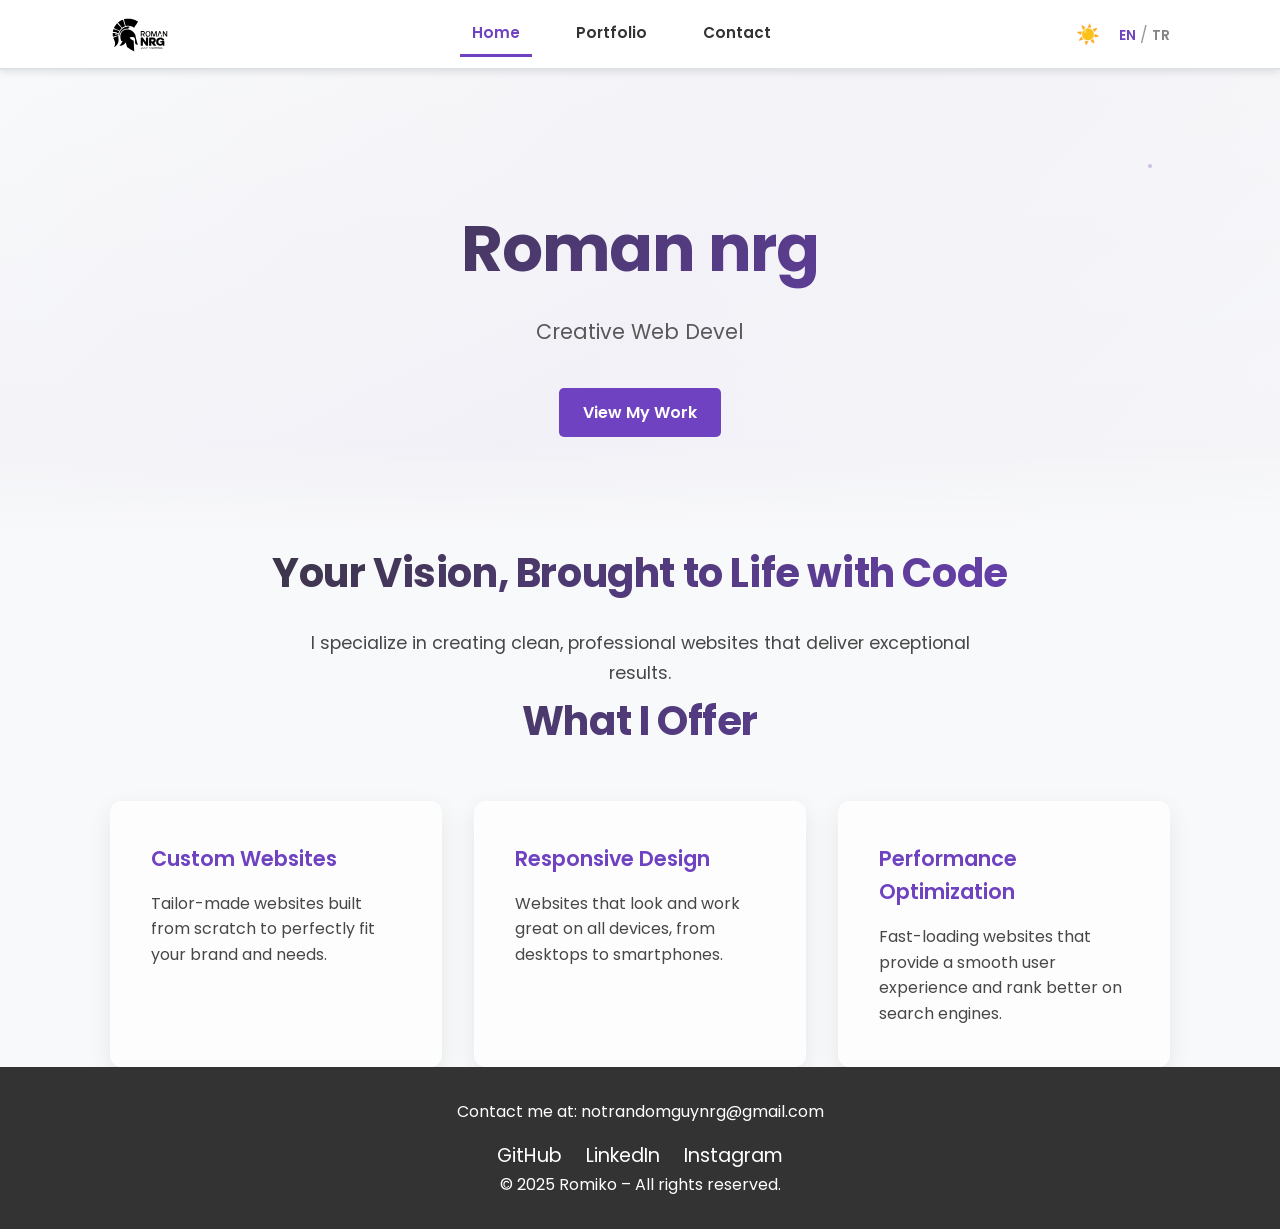
==== commit 17e7ebf4: "update" ====
--- a/index.html
+++ b/index.html
@@ -57,8 +57,8 @@
         <!-- Intro Section -->
         <section class="intro container">
             <h2 data-lang-en="Your Vision, Brought to Life with Code" data-lang-tr="Hayaliniz, Kodla Hayat Buluyor">Your Vision, Brought to Life with Code</h2>
-            <p data-lang-en="As a passionate web developer, I specialize in creating clean, professional, and user-friendly websites. From simple landing pages to more complex web applications, I deliver high-quality code and exceptional results." data-lang-tr="Tutkulu bir web geliştirici olarak, temiz, profesyonel ve kullanıcı dostu web siteleri oluşturma konusunda uzmanım. Basit açılış sayfalarından daha karmaşık web uygulamalarına kadar, yüksek kaliteli kod ve olağanüstü sonuçlar sunuyorum.">
-                As a passionate web developer, I specialize in creating clean, professional, and user-friendly websites. From simple landing pages to more complex web applications, I deliver high-quality code and exceptional results.
+            <p data-lang-en="I specialize in creating clean, professional websites that deliver exceptional results." data-lang-tr="Mükemmel sonuçlar sunan temiz, profesyonel web siteleri oluşturma konusunda uzmanım.">
+                I specialize in creating clean, professional websites that deliver exceptional results.
             </p>
         </section>
 
@@ -93,6 +93,7 @@
                 <a href="https://www.linkedin.com/in/%E1%83%A1%E1%83%90%E1%83%AE%E1%83%94%E1%83%9A%E1%83%98-%E1%83%A3%E1%83%AA%E1%83%9C%E1%83%9D%E1%83%91%E1%83%98%E1%83%90-b69b1a35b/" target="_blank">LinkedIn</a>
                 <a href="https://www.instagram.com/by_roman_nrg/" target="_blank">Instagram</a>
             </div>
+            <p class="copyright">© 2025 Romiko – All rights reserved.</p>
         </div>
     </footer>
 
--- a/css/styles.css
+++ b/css/styles.css
@@ -489,8 +489,14 @@
 }
 
 /* --- Portfolio Page --- */
-.portfolio-page h2 { text-align: center; }
-.portfolio-page > p { text-align: center; margin-bottom: 3rem; }
+.coming-soon {
+    background-color: #ccc;
+    color: #666;
+    padding: 8px 16px;
+    border-radius: 4px;
+    font-size: 0.9rem;
+    cursor: not-allowed;
+}
 
 .portfolio-grid {
     display: grid;
@@ -854,10 +860,7 @@
         font-size: 1.2rem;
     }
     
-    /* Portfolio Page */
-    .portfolio-page h2 {
-        font-size: 1.8rem;
-    }
+
     
     .portfolio-grid {
         grid-template-columns: 1fr;
@@ -1145,10 +1148,7 @@
         font-size: 0.9rem;
     }
     
-    /* Portfolio Page */
-    .portfolio-page h2 {
-        font-size: 1.4rem;
-    }
+
     
     .portfolio-page > p {
         font-size: 0.9rem;
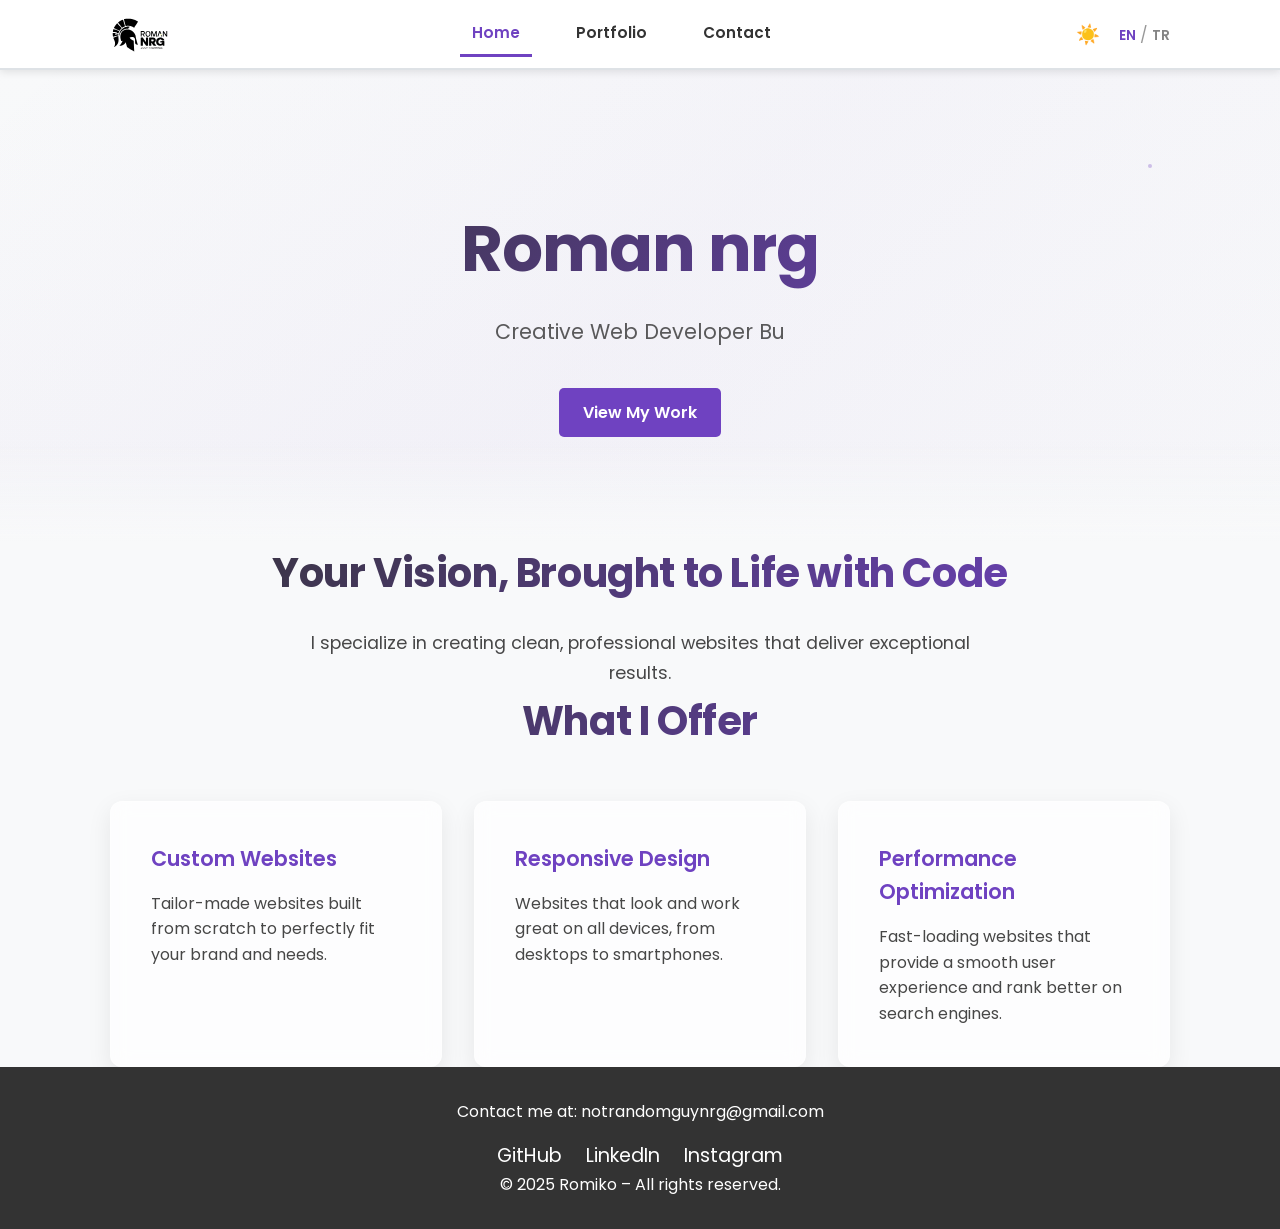
==== commit 74bf09f5: "adding meta tags" ====
--- a/index.html
+++ b/index.html
@@ -3,8 +3,24 @@
 <head>
     <meta charset="UTF-8">
     <meta name="viewport" content="width=device-width, initial-scale=1.0">
-    <meta name="description" content="Romiko - Freelance Web Developer portfolio.">
-    <title>Romiko - Web Developer</title>
+    <meta name="description" content="Romiko - Creative freelance web developer specializing in modern, responsive websites. HTML, CSS, JavaScript expert building fast, professional websites.">
+    <meta name="keywords" content="web developer, freelance, HTML, CSS, JavaScript, responsive design, portfolio, modern websites, web design">
+    <meta name="author" content="Romiko">
+    <title>Romiko - Creative Web Developer | Modern Websites & Portfolio</title>
+    
+    <!-- Open Graph / Facebook -->
+    <meta property="og:type" content="website">
+    <meta property="og:url" content="https://romka-hue.github.io/">
+    <meta property="og:title" content="Romiko - Creative Web Developer | Modern Websites">
+    <meta property="og:description" content="Creative freelance web developer building fast, modern, and responsive websites. View my portfolio and get in touch for your next project.">
+    <meta property="og:image" content="https://romka-hue.github.io/images/profilepicture.jpg">
+    
+    <!-- Twitter -->
+    <meta property="twitter:card" content="summary_large_image">
+    <meta property="twitter:url" content="https://romka-hue.github.io/">
+    <meta property="twitter:title" content="Romiko - Creative Web Developer">
+    <meta property="twitter:description" content="Creative freelance web developer building fast, modern, and responsive websites.">
+    <meta property="twitter:image" content="https://romka-hue.github.io/images/profilepicture.jpg">
     <link rel="icon" type="image/png" href="images/favicon-96x96.png" sizes="96x96" />
     <link rel="icon" type="image/svg+xml" href="images/favicon.svg" />
     <link rel="shortcut icon" href="images/favicon.ico" />
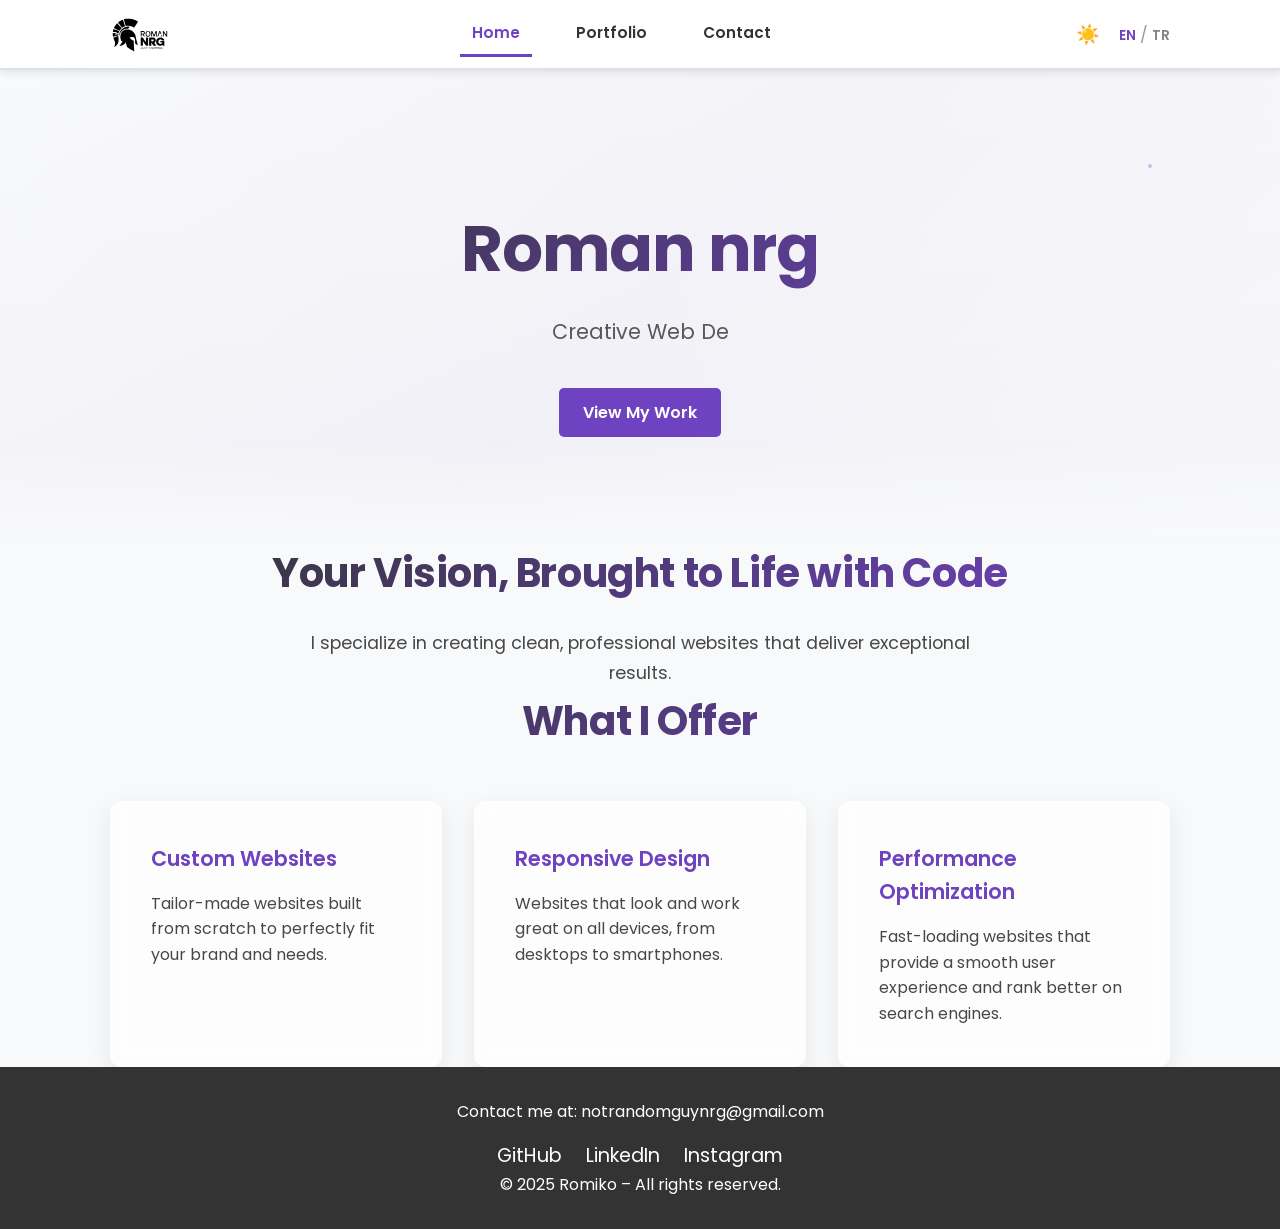
==== commit 49b69eef: "adiing meta tags" ====
--- a/index.html
+++ b/index.html
@@ -21,6 +21,16 @@
     <meta property="twitter:title" content="Romiko - Creative Web Developer">
     <meta property="twitter:description" content="Creative freelance web developer building fast, modern, and responsive websites.">
     <meta property="twitter:image" content="https://romka-hue.github.io/images/profilepicture.jpg">
+    
+    <!-- WhatsApp -->
+    <meta property="og:site_name" content="Romiko Portfolio">
+    <meta property="og:locale" content="en_US">
+    
+    <!-- Instagram -->
+    <meta name="instagram:card" content="summary_large_image">
+    <meta name="instagram:title" content="Romiko - Creative Web Developer">
+    <meta name="instagram:description" content="Creative freelance web developer building fast, modern, and responsive websites.">
+    <meta name="instagram:image" content="https://romka-hue.github.io/images/profilepicture.jpg">
     <link rel="icon" type="image/png" href="images/favicon-96x96.png" sizes="96x96" />
     <link rel="icon" type="image/svg+xml" href="images/favicon.svg" />
     <link rel="shortcut icon" href="images/favicon.ico" />
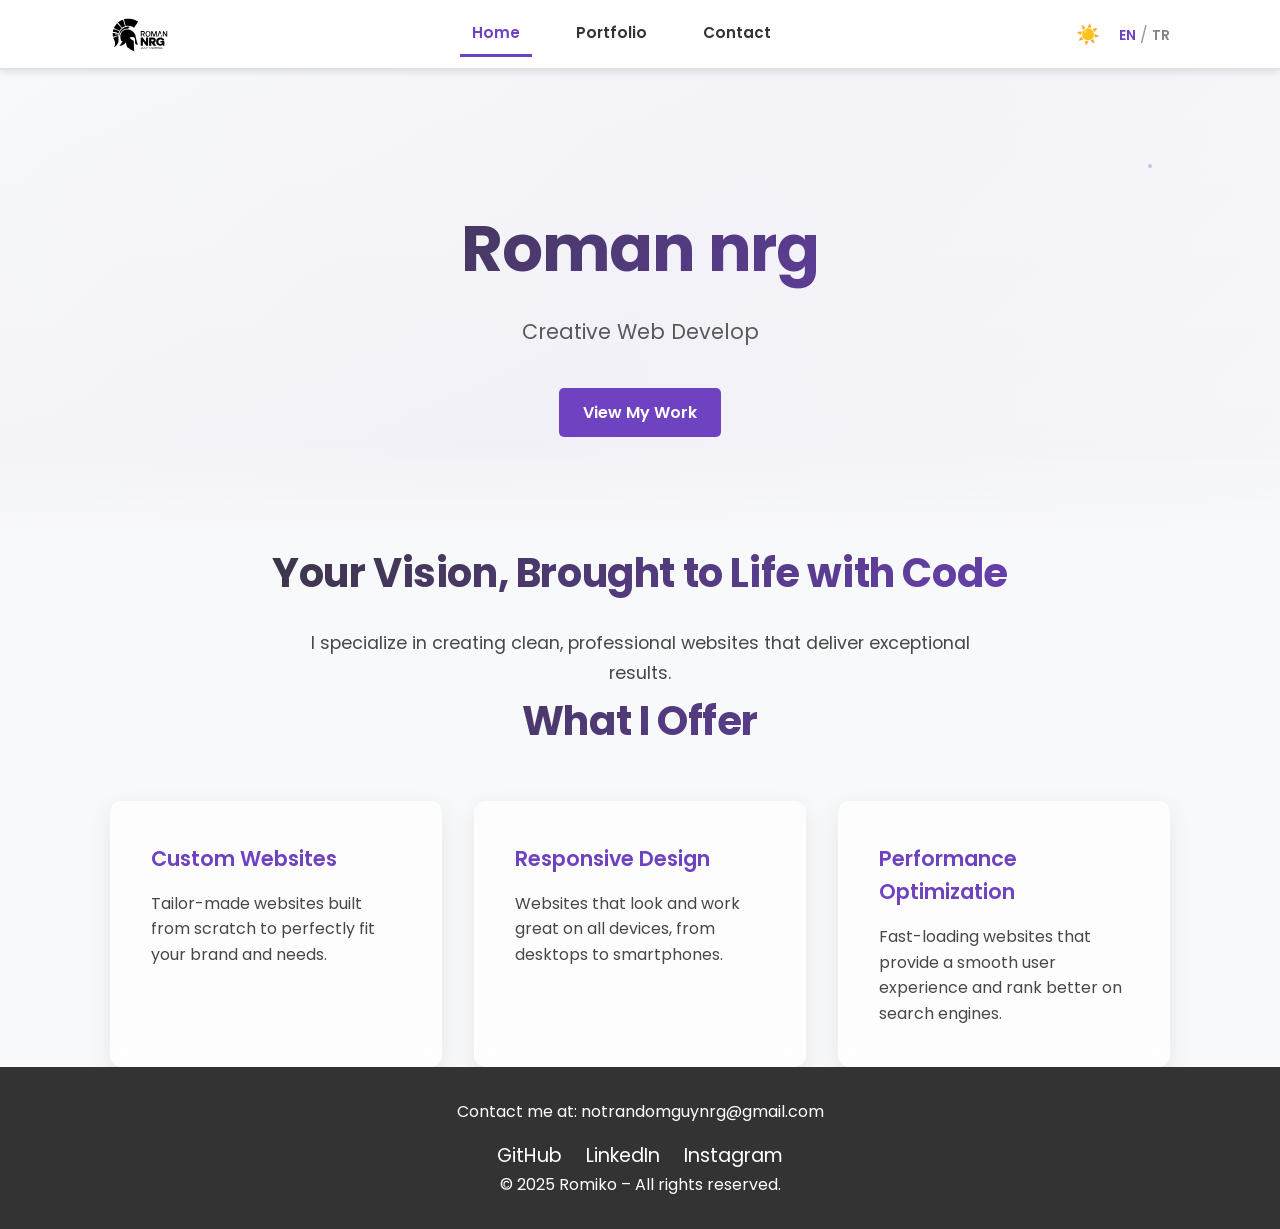
==== commit eeb1471f: "git add . git commit -m "polishing the website" git push" ====
--- a/index.html
+++ b/index.html
@@ -88,7 +88,7 @@
             </p>
         </section>
 
-        <!-- Services Section here i mean here man-->
+        <!-- Services Section -->
         <section class="services container">
             <h2 data-lang-en="What I Offer" data-lang-tr="Ne Sunuyorum">What I Offer</h2>
             <div class="service-cards">
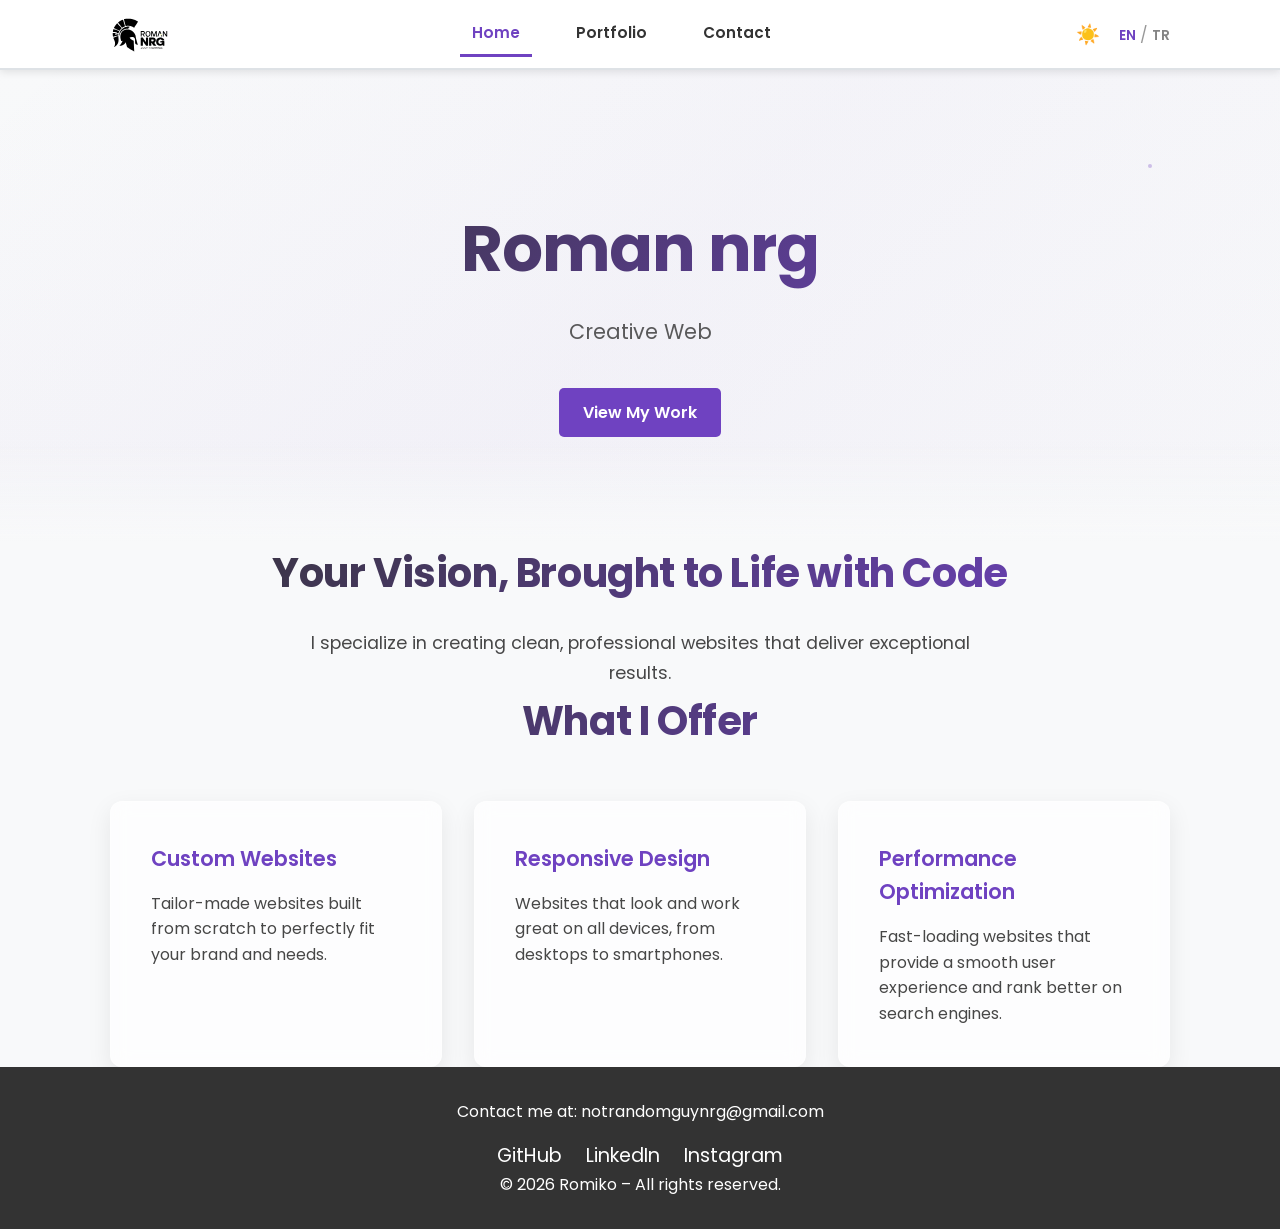
==== commit fa6b2dd1: "Updated HTML files to enhance portfolio content.\git" ====
--- a/index.html
+++ b/index.html
@@ -119,7 +119,7 @@
                 <a href="https://www.linkedin.com/in/%E1%83%A1%E1%83%90%E1%83%AE%E1%83%94%E1%83%9A%E1%83%98-%E1%83%A3%E1%83%AA%E1%83%9C%E1%83%9D%E1%83%91%E1%83%98%E1%83%90-b69b1a35b/" target="_blank">LinkedIn</a>
                 <a href="https://www.instagram.com/by_roman_nrg/" target="_blank">Instagram</a>
             </div>
-            <p class="copyright">© 2025 Romiko – All rights reserved.</p>
+            <p class="copyright">© 2026 Romiko – All rights reserved.</p>
         </div>
     </footer>
 
